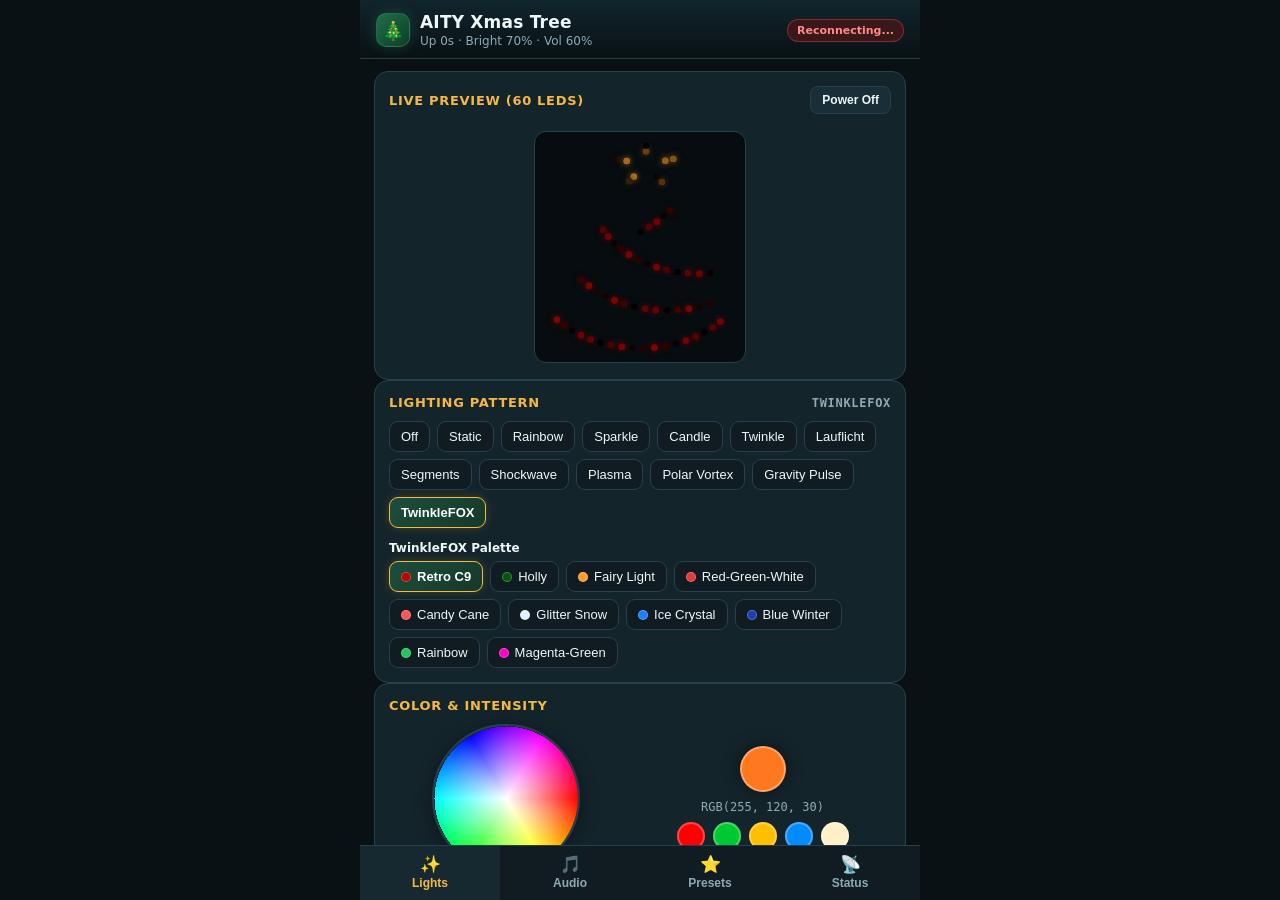
==== esp32c6-portal/web_ui/index.html @ 600e9f0a "Add ESP32-C6 zero-install Wi-Fi captive portal firmware" ====
<!DOCTYPE html>
<html lang="en">
<head>
<meta charset="UTF-8">
<meta name="viewport" content="width=device-width,initial-scale=1,maximum-scale=1,user-scalable=no">
<title>AITY Xmas Tree</title>
<style>
:root{
  --bg:#091114;--bg2:#101c21;--card:#14242b;--card2:#1a2e37;
  --border:#26414d;--text:#eef6f8;--muted:#8faab5;
  --gold:#f5b942;--red:#e5484d;--green:#30a46c;--accent:#38bdf8;
  --radius:14px;
}
*{box-sizing:border-box;-webkit-tap-highlight-color:transparent}
html,body{margin:0;padding:0;height:100%;background:var(--bg);color:var(--text);font-family:system-ui,-apple-system,Segoe UI,Roboto,sans-serif;font-size:15px}
body{display:flex;flex-direction:column;max-width:560px;margin:0 auto}
header{padding:12px 16px 10px;background:linear-gradient(180deg,#11252c 0%,var(--bg) 100%);border-bottom:1px solid var(--border);display:flex;align-items:center;justify-content:space-between;gap:10px}
.brand{display:flex;align-items:center;gap:10px}
.logo{width:34px;height:34px;border-radius:10px;background:linear-gradient(135deg,#1f6f4a,#0f3d28);border:1px solid #30a46c66;display:flex;align-items:center;justify-content:center;font-size:18px;box-shadow:0 0 14px #30a46c44}
h1{margin:0;font-size:17px;font-weight:700;letter-spacing:.2px}
.sub{font-size:12px;color:var(--muted);margin-top:2px}
.pill{font-size:11px;font-weight:600;padding:4px 9px;border-radius:999px;background:#163829;color:#5ce09a;border:1px solid #30a46c55;white-space:nowrap}
.pill.err{background:#3a1719;color:#ff8a8e;border-color:#e5484d66}
main{flex:1;overflow-y:auto;padding:12px 14px 18px;display:flex;flex-direction:column;gap:12px}
.card{background:var(--card);border:1px solid var(--border);border-radius:var(--radius);padding:14px;display:flex;flex-direction:column;gap:11px}
.card-title{font-size:13px;font-weight:700;text-transform:uppercase;letter-spacing:.7px;color:var(--gold);display:flex;align-items:center;justify-content:space-between}
.row{display:flex;align-items:center;justify-content:space-between;gap:8px}
.chips{display:flex;flex-wrap:wrap;gap:7px}
.chip{border:1px solid var(--border);background:var(--bg2);color:var(--text);border-radius:9px;padding:7px 11px;font-size:13px;font-weight:500;cursor:pointer;display:inline-flex;align-items:center;gap:6px;transition:transform .08s,background .12s,border-color .12s}
.chip:active{transform:scale(.96)}
.chip.sel{background:linear-gradient(135deg,#1d4e3b,#163829);border-color:var(--gold);color:#fff;font-weight:700;box-shadow:0 0 10px #f5b94233}
.dot{width:10px;height:10px;border-radius:50%;border:1px solid #ffffff44;flex-shrink:0}
.wheel-wrap{display:flex;align-items:center;justify-content:space-around;gap:12px;flex-wrap:wrap}
#color-wheel{border-radius:50%;border:2px solid var(--border);touch-action:none;cursor:crosshair;box-shadow:0 4px 18px #00000066}
.color-info{display:flex;flex-direction:column;align-items:center;gap:8px}
.preview-dot{width:46px;height:46px;border-radius:50%;border:2px solid #fff5;box-shadow:0 0 16px #0008}
.mono{font-family:ui-monospace,SFMono-Regular,Menlo,monospace;font-size:12px;color:var(--muted)}
.swatches{display:flex;gap:8px}
.swatch{width:28px;height:28px;border-radius:50%;border:2px solid #ffffff44;cursor:pointer;transition:transform .1s}
.swatch:active{transform:scale(.9)}
.slider-group{display:flex;flex-direction:column;gap:4px}
.slider-label{display:flex;justify-content:space-between;font-size:13px;color:var(--text)}
.slider-label span{font-weight:700;color:var(--gold)}
input[type=range]{width:100%;height:6px;accent-color:var(--gold);cursor:pointer}
.btn{background:linear-gradient(135deg,#d99b26,#f5b942);color:#111;border:none;border-radius:10px;padding:10px 14px;font-size:14px;font-weight:700;cursor:pointer;display:inline-flex;align-items:center;justify-content:center;gap:6px;transition:opacity .12s,transform .08s}
.btn:active{transform:scale(.97)}
.btn:disabled{opacity:.4;cursor:default}
.btn.sec{background:var(--card2);color:var(--text);border:1px solid var(--border)}
.btn.danger{background:#3a1719;color:#ff9b9f;border:1px solid #e5484d66}
.btn.sm{padding:6px 11px;font-size:12px;border-radius:8px}
input[type=text]{flex:1;min-width:0;padding:10px 12px;border-radius:10px;border:1px solid var(--border);background:var(--bg2);color:var(--text);font-size:14px;outline:none}
input[type=text]:focus{border-color:var(--gold)}
.preset-item{background:var(--bg2);border:1px solid var(--border);border-radius:11px;padding:10px 12px;display:flex;align-items:center;gap:10px}
.preset-meta{flex:1;min-width:0}
.preset-name{font-weight:700;font-size:14px;white-space:nowrap;overflow:hidden;text-overflow:ellipsis}
.preset-sub{font-size:12px;color:var(--muted);margin-top:2px}
.kv{display:grid;grid-template-columns:1fr auto;gap:8px 12px;font-size:13px}
.kv .k{color:var(--muted)}
.kv .v{font-weight:600;text-align:right}
.tree-box{display:flex;flex-direction:column;align-items:center;padding:6px 0 2px}
#tree-canvas{background:#060c0f;border:1px solid var(--border);border-radius:12px}
nav{display:grid;grid-template-columns:repeat(4,1fr);border-top:1px solid var(--border);background:var(--bg2);padding-bottom:env(safe-area-inset-bottom,0)}
nav button{border:none;background:transparent;color:var(--muted);padding:10px 4px;font-size:12px;font-weight:600;cursor:pointer;display:flex;flex-direction:column;align-items:center;gap:3px}
nav button.active{color:var(--gold);background:#162930}
nav button .ic{font-size:17px;line-height:1}
.hidden{display:none!important}
.toast{position:fixed;bottom:68px;left:50%;transform:translateX(-50%);background:#1c3b2f;color:#d6ffea;border:1px solid #30a46c;padding:8px 14px;border-radius:999px;font-size:13px;font-weight:600;opacity:0;pointer-events:none;transition:opacity .2s;z-index:20}
.toast.show{opacity:1}
</style>
</head>
<body>
<header>
  <div class="brand">
    <div class="logo" aria-hidden="true">&#127876;</div>
    <div>
      <h1>AITY Xmas Tree</h1>
      <div id="topbar-sub" class="sub">Connecting to tree...</div>
    </div>
  </div>
  <div id="conn-pill" class="pill">AP Ready</div>
</header>

<main>
  <!-- LIGHTS TAB -->
  <section id="tab-lights">
    <div class="card">
      <div class="card-title">
        <span>Live Preview (60 LEDs)</span>
        <button id="btn-power" class="btn sm sec" type="button">Power Off</button>
      </div>
      <div class="tree-box">
        <canvas id="tree-canvas" width="210" height="230" aria-label="Live Xmas Tree Preview"></canvas>
      </div>
    </div>

    <div class="card">
      <div class="card-title"><span>Lighting Pattern</span><span id="pattern-badge" class="mono">TwinkleFOX</span></div>
      <div id="pattern-chips" class="chips"></div>
      <div id="submode-wrap" class="hidden">
        <div id="submode-title" class="sub" style="margin-bottom:6px;font-weight:600;color:var(--text)">Sub-Mode</div>
        <div id="submode-chips" class="chips"></div>
      </div>
    </div>

    <div class="card">
      <div class="card-title"><span>Color &amp; Intensity</span></div>
      <div class="wheel-wrap">
        <canvas id="color-wheel" width="144" height="144" aria-label="RGB Color Wheel"></canvas>
        <div class="color-info">
          <div id="color-preview" class="preview-dot"></div>
          <div id="rgb-label" class="mono">RGB(255, 120, 30)</div>
          <div class="swatches">
            <div class="swatch" data-rgb="255,0,0" style="background:#ff0000" title="Red"></div>
            <div class="swatch" data-rgb="0,200,50" style="background:#00c832" title="Green"></div>
            <div class="swatch" data-rgb="255,190,0" style="background:#ffbe00" title="Gold"></div>
            <div class="swatch" data-rgb="0,140,255" style="background:#008cff" title="Ice Blue"></div>
            <div class="swatch" data-rgb="255,240,200" style="background:#fff0c8" title="Warm White"></div>
          </div>
        </div>
      </div>
      <div class="slider-group">
        <div class="slider-label">Brightness <span id="brightness-val">70%</span></div>
        <input id="slider-brightness" type="range" min="0" max="100" value="70">
      </div>
      <div class="slider-group">
        <div class="slider-label">Animation Speed <span id="speed-val">50%</span></div>
        <input id="slider-speed" type="range" min="1" max="100" value="50">
      </div>
    </div>
  </section>

  <!-- AUDIO TAB -->
  <section id="tab-audio" class="hidden">
    <div class="card">
      <div class="card-title"><span>Festive Melody Player</span><span id="audio-state-badge" class="mono">STOPPED</span></div>
      <div id="melody-chips" class="chips"></div>
      <div class="row">
        <button id="btn-play" class="btn" style="flex:1" type="button">&#9654; Play</button>
        <button id="btn-pause" class="btn sec" style="flex:1" type="button">&#10074;&#10074; Pause</button>
        <button id="btn-stop" class="btn sec" style="flex:1" type="button">&#9632; Stop</button>
      </div>
      <div class="slider-group">
        <div class="slider-label">Volume <span id="volume-val">60%</span></div>
        <input id="slider-volume" type="range" min="0" max="100" value="60">
      </div>
      <div class="slider-group">
        <div class="slider-label">Tempo <span id="tempo-val">100%</span></div>
        <input id="slider-tempo" type="range" min="50" max="200" value="100">
      </div>
    </div>

    <div class="card">
      <div class="card-title"><span>Speaker Tone Test</span><span class="mono">GPIO 0 / D0</span></div>
      <div class="chips">
        <button class="chip tone-btn" data-freq="523" type="button">C5 (523 Hz)</button>
        <button class="chip tone-btn" data-freq="659" type="button">E5 (659 Hz)</button>
        <button class="chip tone-btn" data-freq="784" type="button">G5 (784 Hz)</button>
        <button class="chip tone-btn" data-freq="1047" type="button">C6 (1047 Hz)</button>
      </div>
    </div>
  </section>

  <!-- PRESETS TAB -->
  <section id="tab-presets" class="hidden">
    <div class="card">
      <div class="card-title"><span>Save Current Configuration</span></div>
      <div class="row">
        <input id="preset-name" type="text" maxlength="32" placeholder="e.g. Christmas Eve">
        <button id="btn-save-preset" class="btn" type="button">Save</button>
      </div>
      <div class="sub">Stored directly on ESP32-C6 flash (NVS) — shared with all connected phones.</div>
    </div>
    <div class="card">
      <div class="card-title"><span>Saved Presets</span><span id="preset-count" class="mono">0</span></div>
      <div id="preset-list" style="display:flex;flex-direction:column;gap:8px"></div>
    </div>
  </section>

  <!-- STATUS TAB -->
  <section id="tab-status" class="hidden">
    <div class="card">
      <div class="card-title"><span>Tree Telemetry</span><button id="btn-refresh" class="btn sm sec" type="button">Refresh</button></div>
      <div class="kv">
        <div class="k">Wi-Fi Access Point</div><div id="st-ssid" class="v">AITY-Xmas-Tree</div>
        <div class="k">Portal Address</div><div id="st-ip" class="v">192.168.4.1</div>
        <div class="k">Connected Devices</div><div id="st-sta" class="v">1</div>
        <div class="k">Uptime</div><div id="st-uptime" class="v">0 s</div>
        <div class="k">Active Pattern</div><div id="st-pattern" class="v">-</div>
        <div class="k">Active Melody</div><div id="st-melody" class="v">-</div>
        <div class="k">Playback State</div><div id="st-playback" class="v">-</div>
        <div class="k">Brightness / Speed</div><div id="st-led" class="v">-</div>
        <div class="k">Volume / Tempo</div><div id="st-audio" class="v">-</div>
        <div class="k">Hardware Pins</div><div class="v">LED: D10 (GPIO18) · Audio: D0 (GPIO0)</div>
        <div class="k">System Health</div><div id="st-error" class="v">OK</div>
        <div class="k">Firmware</div><div id="st-fw" class="v">1.0.0</div>
      </div>
    </div>
  </section>
</main>

<nav>
  <button data-tab="lights" class="active" type="button"><span class="ic">&#10024;</span>Lights</button>
  <button data-tab="audio" type="button"><span class="ic">&#127925;</span>Audio</button>
  <button data-tab="presets" type="button"><span class="ic">&#11088;</span>Presets</button>
  <button data-tab="status" type="button"><span class="ic">&#128225;</span>Status</button>
</nav>

<div id="toast" class="toast" role="status"></div>

<script>
const PATTERNS=[
  "Off","Static","Rainbow","Sparkle","Candle","Twinkle",
  "Lauflicht","Segments","Shockwave","Plasma","Polar Vortex","Gravity Pulse","TwinkleFOX"
];
const PALETTES=[
  ["Retro C9","#b80400"],["Holly","#00580c"],["Fairy Light","#ff9d2a"],["Red-Green-White","#e53935"],
  ["Candy Cane","#ff5252"],["Glitter Snow","#e0f0ff"],["Ice Crystal","#1880ff"],["Blue Winter","#1e40af"],
  ["Rainbow","#22c55e"],["Magenta-Green","#ff00c8"]
];
const EPICENTERS=["Star","Stem","Tree Center","Base"];
const SEGMENTS=["Auto Cycle","Lower Bough","Middle Bough","Upper Bough","Stem","Star Inner","Star Outer"];
const MELODIES=["Silent","Jingle Bells","We Wish You","Silent Night","Deck the Halls"];
const PB_NAMES=["STOPPED","PLAYING","PAUSED"];

// 60-LED PCB coordinates (mm) for live mini preview
const LEDS=[
  [38.9,8.9],[37.1,7.0],[35.1,5.3],[33.0,3.8],[30.7,2.5],[28.3,1.5],[25.8,0.7],[23.2,0.2],[20.6,0.0],
  [18.0,0.0],[15.4,0.4],[12.8,1.0],[10.3,1.8],[8.0,2.9],[5.7,4.3],[3.6,5.8],[1.7,7.6],[0.0,9.6],
  [36.3,15.0],[33.9,14.0],[31.4,13.3],[28.8,12.9],[26.2,12.8],[23.5,12.9],[21.0,13.3],[18.4,14.0],
  [16.0,15.0],[13.7,16.1],[11.5,17.6],[9.4,19.2],[7.6,21.1],[5.9,23.1],
  [36.5,25.4],[33.9,25.2],[31.2,25.4],[28.7,25.8],[26.1,26.5],[23.7,27.4],[21.4,28.6],[19.2,30.0],
  [17.1,31.7],[15.3,33.5],[13.6,35.6],[12.2,37.8],[11.0,40.1],
  [19.9,39.3],[21.9,41.0],[23.8,42.8],[25.4,44.8],[27.0,46.6],
  [18.3,58.1],[17.2,56.5],[14.7,64.0],[16.6,63.4],[21.2,66.7],[21.2,68.6],[27.7,64.1],[25.8,63.5],[23.8,58.0],[25.0,56.3]
];

const st={
  pattern_id:12,palette_id:0,red:255,green:120,blue:30,brightness:70,speed:50,
  melody_id:0,playback_state:0,volume:60,tempo:100,
  uptime:0,sta_count:1,error_code:0,ssid:"AITY-Xmas-Tree",ip:"192.168.4.1",firmware:"1.0.0",
  presets:[]
};

let toastTimer=null,ledTimer=null,audioTimer=null,frame=0;
const $=id=>document.getElementById(id);

function showToast(msg){
  const t=$("toast");t.textContent=msg;t.classList.add("show");
  clearTimeout(toastTimer);toastTimer=setTimeout(()=>t.classList.remove("show"),1800);
}

async function api(path,body){
  const opts=body?{method:"POST",headers:{"Content-Type":"application/json"},body:JSON.stringify(body)}:{};
  const r=await fetch(path,opts);
  if(!r.ok)throw new Error("HTTP "+r.status);
  return r.json();
}

function applyStatus(d){
  if(!d||typeof d!=="object")return;
  ["pattern_id","palette_id","red","green","blue","brightness","speed",
   "melody_id","playback_state","volume","tempo","uptime","sta_count","error_code"].forEach(k=>{
    if(typeof d[k]==="number")st[k]=d[k];
  });
  if(d.ssid)st.ssid=d.ssid;
  if(d.ip)st.ip=d.ip;
  if(d.firmware)st.firmware=d.firmware;
  syncUI();
}

function sendLighting(immediate){
  const go=()=>api("/api/lighting",{
    pattern_id:st.pattern_id,palette_id:st.palette_id,
    red:st.red,green:st.green,blue:st.blue,
    brightness:st.brightness,speed:st.speed
  }).then(applyStatus).catch(()=>setConn(false));
  clearTimeout(ledTimer);
  if(immediate)go();else ledTimer=setTimeout(go,80);
}

function sendAudio(immediate,extra){
  const payload=Object.assign({
    melody_id:st.melody_id,playback_state:st.playback_state,
    volume:st.volume,tempo:st.tempo
  },extra||{});
  const go=()=>api("/api/audio",payload).then(applyStatus).catch(()=>setConn(false));
  clearTimeout(audioTimer);
  if(immediate)go();else audioTimer=setTimeout(go,80);
}

function setConn(ok){
  const p=$("conn-pill");
  p.textContent=ok?"AP Connected":"Reconnecting...";
  p.classList.toggle("err",!ok);
}

function syncUI(){
  setConn(true);
  $("topbar-sub").textContent=`Up ${st.uptime}s · Bright ${st.brightness}% · Vol ${st.volume}%`;
  $("pattern-badge").textContent=PATTERNS[st.pattern_id]||"Off";
  $("btn-power").textContent=st.pattern_id===0?"Turn On":"Power Off";
  $("color-preview").style.background=`rgb(${st.red},${st.green},${st.blue})`;
  $("rgb-label").textContent=`RGB(${st.red}, ${st.green}, ${st.blue})`;
  $("slider-brightness").value=st.brightness;
  $("brightness-val").textContent=st.brightness+"%";
  $("slider-speed").value=st.speed;
  $("speed-val").textContent=st.speed+"%";
  $("slider-volume").value=st.volume;
  $("volume-val").textContent=st.volume+"%";
  $("slider-tempo").value=st.tempo;
  $("tempo-val").textContent=st.tempo+"%";
  $("audio-state-badge").textContent=PB_NAMES[st.playback_state]||"STOPPED";
  $("btn-play").disabled=st.playback_state===1;
  $("btn-pause").disabled=st.playback_state!==1;
  $("btn-stop").disabled=st.playback_state===0;

  // Status tab
  $("st-ssid").textContent=st.ssid;
  $("st-ip").textContent=st.ip;
  $("st-sta").textContent=String(st.sta_count);
  $("st-uptime").textContent=st.uptime+" s";
  $("st-pattern").textContent=PATTERNS[st.pattern_id]||"-";
  $("st-melody").textContent=MELODIES[st.melody_id]||"-";
  $("st-playback").textContent=PB_NAMES[st.playback_state]||"-";
  $("st-led").textContent=`${st.brightness}% / ${st.speed}%`;
  $("st-audio").textContent=`${st.volume}% / ${st.tempo}%`;
  $("st-error").textContent=st.error_code===0?"OK":"Error 0x"+st.error_code.toString(16);
  $("st-fw").textContent=st.firmware;

  renderChips();
}

function renderChips(){
  const pw=$("pattern-chips");pw.innerHTML="";
  PATTERNS.forEach((name,i)=>{
    const b=document.createElement("button");
    b.type="button";b.className="chip"+(st.pattern_id===i?" sel":"");b.textContent=name;
    b.onclick=()=>{st.pattern_id=i;syncUI();sendLighting(true);};
    pw.appendChild(b);
  });

  const sw=$("submode-wrap"),sc=$("submode-chips"),stitle=$("submode-title");
  sc.innerHTML="";
  if(st.pattern_id===12){
    sw.classList.remove("hidden");stitle.textContent="TwinkleFOX Palette";
    PALETTES.forEach(([name,col],i)=>{
      const b=document.createElement("button");
      b.type="button";b.className="chip"+(st.palette_id===i?" sel":"");
      b.innerHTML=`<span class="dot" style="background:${col}"></span>${name}`;
      b.onclick=()=>{st.palette_id=i;syncUI();sendLighting(true);};
      sc.appendChild(b);
    });
  }else if(st.pattern_id===8){
    sw.classList.remove("hidden");stitle.textContent="Shockwave Epicenter";
    EPICENTERS.forEach((name,i)=>{
      const b=document.createElement("button");
      b.type="button";b.className="chip"+((st.palette_id%4)===i?" sel":"");b.textContent=name;
      b.onclick=()=>{st.palette_id=i;syncUI();sendLighting(true);};
      sc.appendChild(b);
    });
  }else if(st.pattern_id===7){
    sw.classList.remove("hidden");stitle.textContent="Tree Segment";
    SEGMENTS.forEach((name,i)=>{
      const b=document.createElement("button");
      b.type="button";b.className="chip"+(st.palette_id===i?" sel":"");b.textContent=name;
      b.onclick=()=>{st.palette_id=i;syncUI();sendLighting(true);};
      sc.appendChild(b);
    });
  }else{
    sw.classList.add("hidden");
  }

  const mw=$("melody-chips");mw.innerHTML="";
  MELODIES.forEach((name,i)=>{
    const b=document.createElement("button");
    b.type="button";b.className="chip"+(st.melody_id===i?" sel":"");b.textContent=name;
    b.onclick=()=>{
      st.melody_id=i;
      st.playback_state=i===0?0:1;
      syncUI();sendAudio(true);
    };
    mw.appendChild(b);
  });
}

function renderPresets(){
  $("preset-count").textContent=String(st.presets.length);
  const list=$("preset-list");list.innerHTML="";
  if(!st.presets.length){
    list.innerHTML='<div class="sub">No saved presets yet.</div>';return;
  }
  st.presets.forEach(p=>{
    const el=document.createElement("div");el.className="preset-item";
    const dot=document.createElement("div");
    dot.className="dot";dot.style.width="24px";dot.style.height="24px";
    dot.style.background=`rgb(${p.red},${p.green},${p.blue})`;
    const meta=document.createElement("div");meta.className="preset-meta";
    const nm=document.createElement("div");nm.className="preset-name";nm.textContent=p.name;
    const sb=document.createElement("div");sb.className="preset-sub";
    sb.textContent=`${PATTERNS[p.pattern_id]||"Off"} · ${MELODIES[p.melody_id]||"Silent"} · ${p.brightness}%`;
    meta.append(nm,sb);
    const ba=document.createElement("button");ba.type="button";ba.className="btn sm";ba.textContent="Apply";
    ba.onclick=()=>api("/api/presets/apply",{id:p.id}).then(d=>{applyStatus(d);showToast("Applied: "+p.name);});
    const bd=document.createElement("button");bd.type="button";bd.className="btn sm danger";bd.textContent="✕";
    bd.setAttribute("aria-label","Delete "+p.name);
    bd.onclick=()=>api("/api/presets/delete",{id:p.id}).then(d=>{st.presets=d;renderPresets();showToast("Deleted");});
    el.append(dot,meta,ba,bd);
    list.appendChild(el);
  });
}

// Color wheel drawing & interaction
function initColorWheel(){
  const cv=$("color-wheel"),ctx=cv.getContext("2d"),r=cv.width/2,img=ctx.createImageData(cv.width,cv.height);
  for(let y=0;y<cv.height;y++)for(let x=0;x<cv.width;x++){
    const dx=x-r,dy=y-r,d=Math.hypot(dx,dy);
    if(d<=r){
      let h=(Math.atan2(dy,dx)*180/Math.PI+360)%360,s=d/r;
      const [R,G,B]=hsv(h,s,1);
      const idx=(y*cv.width+x)*4;
      img.data[idx]=R;img.data[idx+1]=G;img.data[idx+2]=B;img.data[idx+3]=255;
    }
  }
  ctx.putImageData(img,0,0);
  let down=false;
  const pick=e=>{
    const rect=cv.getBoundingClientRect();
    const pt=e.touches?e.touches[0]:e;
    const dx=(pt.clientX-rect.left)*(cv.width/rect.width)-r;
    const dy=(pt.clientY-rect.top)*(cv.height/rect.height)-r;
    const d=Math.min(Math.hypot(dx,dy),r);
    const h=(Math.atan2(dy,dx)*180/Math.PI+360)%360;
    const [R,G,B]=hsv(h,d/r,1);
    st.red=R;st.green=G;st.blue=B;
    if(st.pattern_id===0)st.pattern_id=1;
    syncUI();sendLighting(false);
  };
  cv.addEventListener("pointerdown",e=>{down=true;cv.setPointerCapture(e.pointerId);pick(e);});
  cv.addEventListener("pointermove",e=>{if(down)pick(e);});
  cv.addEventListener("pointerup",()=>down=false);
}

function hsv(h,s,v){
  const c=v*s,x=c*(1-Math.abs((h/60)%2-1)),m=v-c;
  let r=0,g=0,b=0;
  if(h<60)[r,g,b]=[c,x,0];else if(h<120)[r,g,b]=[x,c,0];
  else if(h<180)[r,g,b]=[0,c,x];else if(h<240)[r,g,b]=[0,x,c];
  else if(h<300)[r,g,b]=[x,0,c];else[r,g,b]=[c,0,x];
  return[Math.round((r+m)*255),Math.round((g+m)*255),Math.round((b+m)*255)];
}

// Lightweight live 60-LED tree preview
function drawTree(){
  const cv=$("tree-canvas"),ctx=cv.getContext("2d");
  ctx.clearRect(0,0,cv.width,cv.height);
  frame++;
  const br=st.brightness/100,sp=st.speed,t=frame*(0.02+sp*0.0015);
  for(let i=0;i<LEDS.length;i++){
    const [lx,ly]=LEDS[i];
    const px=22+lx*4.2,py=216-ly*2.95;
    let r=0,g=0,b=0;
    if(st.pattern_id===1){r=st.red;g=st.green;b=st.blue;}
    else if(st.pattern_id===2){[r,g,b]=hsv(((i*6+frame*sp/4)%360),1,1);}
    else if(st.pattern_id===3){const k=((i*37+frame*Math.max(1,sp>>2))%19)<3?1:0.25;r=st.red*k;g=st.green*k;b=st.blue*k;}
    else if(st.pattern_id===4){const f=0.6+0.4*Math.sin(t*4+i*1.7);r=st.red;g=st.green*f;b=st.blue*0.25;}
    else if(st.pattern_id===5){const f=0.5+0.5*Math.sin(t*2.5+i*0.9);r=st.red*f;g=st.green*f;b=st.blue*f;}
    else if(st.pattern_id===6){const head=Math.floor(frame*sp/12)%60,d=(head-i+60)%60;if(d<8){const k=1/(1<<d);r=(st.red||0)*k;g=(st.green||220)*k;b=(st.blue||255)*k;}}
    else if(st.pattern_id===7){const seg=i<18?0:i<32?1:i<45?2:i<50?3:((i===50||i===53||i===54||i===57||i===58)?4:5);const act=st.palette_id?st.palette_id-1:Math.floor(t)%6;if(seg===act)[r,g,b]=hsv(seg*55,1,1);}
    else if(st.pattern_id===8){const rad=(t*16)%85,dist=Math.hypot(lx-20,ly-(st.palette_id===0?62:st.palette_id===1?43:st.palette_id===2?34:13));const k=Math.max(0,1-Math.abs(dist-rad)/10);[r,g,b]=[255*k,180*k,255*k];}
    else if(st.pattern_id===9){const h=((Math.sin(lx*0.1+t)+Math.sin(ly*0.1+t))*90+360)%360;[r,g,b]=hsv(h,1,1);}
    else if(st.pattern_id===10){const a=Math.atan2(ly-34,lx-20);const w=0.5+0.5*Math.sin(a*2-t*3+Math.hypot(lx-20,ly-34)*0.15);[r,g,b]=hsv((a*57+t*30+360)%360,1,w);}
    else if(st.pattern_id===11){const yf=69-(t*24)%80,dy=ly-yf;if(dy>=0&&dy<22)[r,g,b]=hsv((dy*10+i*4)%360,1,1-dy/22);}
    else if(st.pattern_id===12){const f=0.5+0.5*Math.sin(t*2+i*1.9);const col=i>=50?"#ff9d2a":PALETTES[st.palette_id%10][1];r=parseInt(col.slice(1,3),16)*f;g=parseInt(col.slice(3,5),16)*f;b=parseInt(col.slice(5,7),16)*f;}
    r=Math.round(r*br);g=Math.round(g*br);b=Math.round(b*br);
    ctx.beginPath();ctx.arc(px,py,3.2,0,Math.PI*2);
    ctx.fillStyle=`rgb(${r},${g},${b})`;ctx.fill();
    if(r+g+b>40){ctx.shadowBlur=6;ctx.shadowColor=`rgb(${r},${g},${b})`;ctx.fill();ctx.shadowBlur=0;}
  }
  requestAnimationFrame(drawTree);
}

// Event bindings
document.querySelectorAll("nav button").forEach(btn=>{
  btn.onclick=()=>{
    document.querySelectorAll("nav button").forEach(b=>b.classList.remove("active"));
    btn.classList.add("active");
    ["lights","audio","presets","status"].forEach(t=>$("tab-"+t).classList.toggle("hidden",t!==btn.dataset.tab));
    if(btn.dataset.tab==="presets")api("/api/presets").then(d=>{st.presets=d;renderPresets();}).catch(()=>{});
  };
});
document.querySelectorAll(".swatch").forEach(sw=>{
  sw.onclick=()=>{
    const [r,g,b]=sw.dataset.rgb.split(",").map(Number);
    st.red=r;st.green=g;st.blue=b;
    if(st.pattern_id===0)st.pattern_id=1;
    syncUI();sendLighting(true);
  };
});
$("btn-power").onclick=()=>{st.pattern_id=st.pattern_id===0?12:0;syncUI();sendLighting(true);};
$("slider-brightness").oninput=e=>{st.brightness=+e.target.value;syncUI();sendLighting(false);};
$("slider-speed").oninput=e=>{st.speed=+e.target.value;syncUI();sendLighting(false);};
$("btn-play").onclick=()=>{if(st.melody_id===0)st.melody_id=1;st.playback_state=1;syncUI();sendAudio(true);};
$("btn-pause").onclick=()=>{st.playback_state=2;syncUI();sendAudio(true);};
$("btn-stop").onclick=()=>{st.playback_state=0;syncUI();sendAudio(true);};
$("slider-volume").oninput=e=>{st.volume=+e.target.value;syncUI();sendAudio(false);};
$("slider-tempo").oninput=e=>{st.tempo=+e.target.value;syncUI();sendAudio(false);};
document.querySelectorAll(".tone-btn").forEach(b=>{
  b.onclick=()=>{sendAudio(true,{freq_hz:+b.dataset.freq,duration_ms:280});showToast("Tone "+b.dataset.freq+" Hz");};
});
$("btn-save-preset").onclick=()=>{
  const name=$("preset-name").value.trim();
  if(!name){showToast("Enter a preset name");return;}
  api("/api/presets",{
    name,pattern_id:st.pattern_id,palette_id:st.palette_id,
    red:st.red,green:st.green,blue:st.blue,brightness:st.brightness,speed:st.speed,
    melody_id:st.melody_id,volume:st.volume,tempo:st.tempo
  }).then(d=>{st.presets=d;$("preset-name").value="";renderPresets();showToast("Saved: "+name);})
    .catch(()=>showToast("Save failed"));
};
$("btn-refresh").onclick=()=>api("/api/status").then(applyStatus).catch(()=>setConn(false));

// Boot
initColorWheel();
syncUI();
drawTree();
api("/api/status").then(applyStatus).catch(()=>setConn(false));
api("/api/presets").then(d=>{st.presets=d;renderPresets();}).catch(()=>{});
setInterval(()=>api("/api/status").then(applyStatus).catch(()=>setConn(false)),2500);
</script>
</body>
</html>
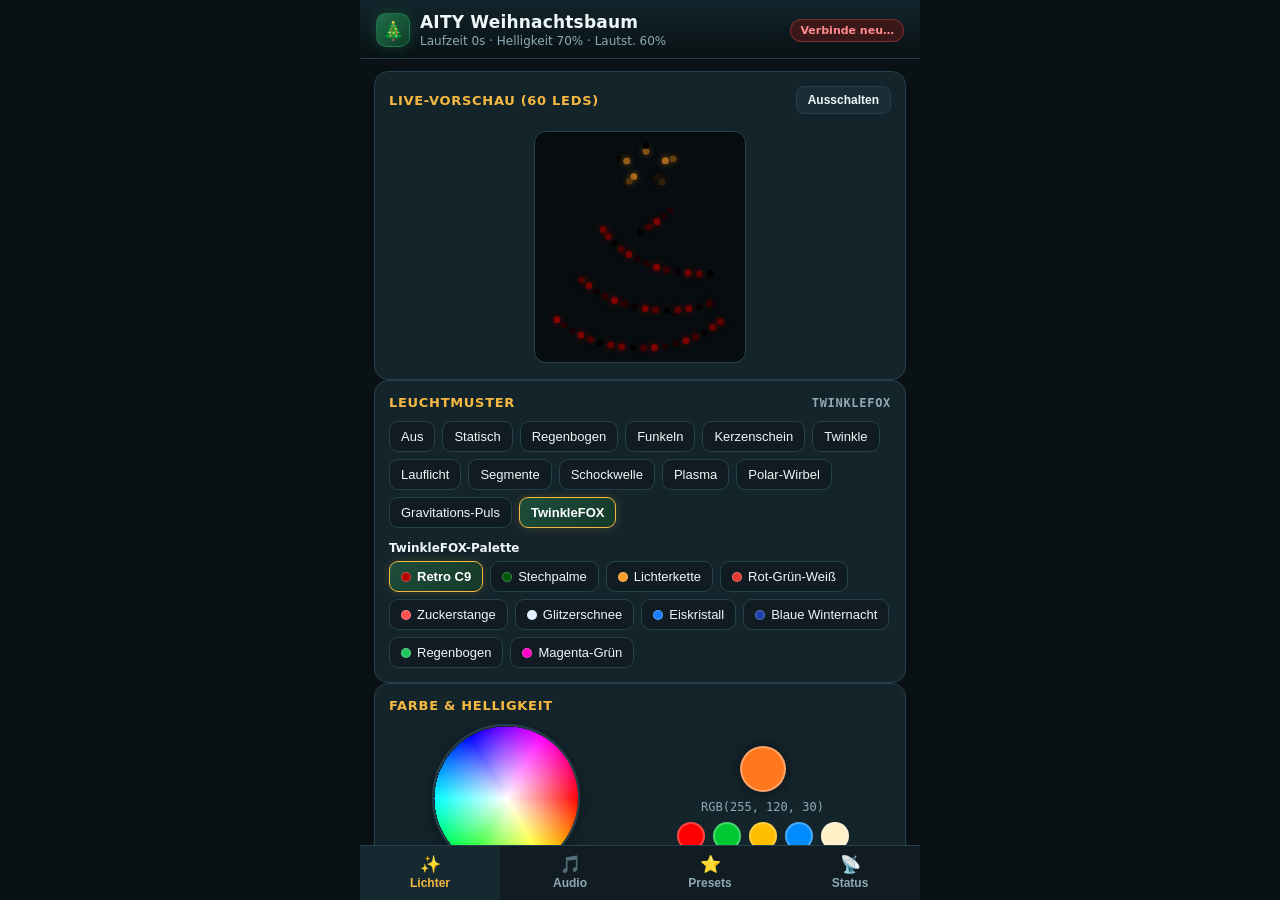
==== commit 88e6fd6a: "Projektweit auf Deutsch lokalisiert (Captive Portal, Simulator-UI, Presets, Doku)" ====
--- a/esp32c6-portal/web_ui/index.html
+++ b/esp32c6-portal/web_ui/index.html
@@ -1,9 +1,9 @@
 <!DOCTYPE html>
-<html lang="en">
+<html lang="de">
 <head>
 <meta charset="UTF-8">
 <meta name="viewport" content="width=device-width,initial-scale=1,maximum-scale=1,user-scalable=no">
-<title>AITY Xmas Tree</title>
+<title>AITY Weihnachtsbaum</title>
 <style>
 :root{
   --bg:#091114;--bg2:#101c21;--card:#14242b;--card2:#1a2e37;
@@ -73,57 +73,57 @@
   <div class="brand">
     <div class="logo" aria-hidden="true">&#127876;</div>
     <div>
-      <h1>AITY Xmas Tree</h1>
-      <div id="topbar-sub" class="sub">Connecting to tree...</div>
+      <h1>AITY Weihnachtsbaum</h1>
+      <div id="topbar-sub" class="sub">Verbinde mit Baum…</div>
     </div>
   </div>
-  <div id="conn-pill" class="pill">AP Ready</div>
+  <div id="conn-pill" class="pill">AP Bereit</div>
 </header>
 
 <main>
-  <!-- LIGHTS TAB -->
+  <!-- LICHTER TAB -->
   <section id="tab-lights">
     <div class="card">
       <div class="card-title">
-        <span>Live Preview (60 LEDs)</span>
-        <button id="btn-power" class="btn sm sec" type="button">Power Off</button>
+        <span>Live-Vorschau (60 LEDs)</span>
+        <button id="btn-power" class="btn sm sec" type="button">Ausschalten</button>
       </div>
       <div class="tree-box">
-        <canvas id="tree-canvas" width="210" height="230" aria-label="Live Xmas Tree Preview"></canvas>
-      </div>
-    </div>
-
-    <div class="card">
-      <div class="card-title"><span>Lighting Pattern</span><span id="pattern-badge" class="mono">TwinkleFOX</span></div>
+        <canvas id="tree-canvas" width="210" height="230" aria-label="Live-Vorschau Weihnachtsbaum"></canvas>
+      </div>
+    </div>
+
+    <div class="card">
+      <div class="card-title"><span>Leuchtmuster</span><span id="pattern-badge" class="mono">TwinkleFOX</span></div>
       <div id="pattern-chips" class="chips"></div>
       <div id="submode-wrap" class="hidden">
-        <div id="submode-title" class="sub" style="margin-bottom:6px;font-weight:600;color:var(--text)">Sub-Mode</div>
+        <div id="submode-title" class="sub" style="margin-bottom:6px;font-weight:600;color:var(--text)">Untermodus</div>
         <div id="submode-chips" class="chips"></div>
       </div>
     </div>
 
     <div class="card">
-      <div class="card-title"><span>Color &amp; Intensity</span></div>
+      <div class="card-title"><span>Farbe &amp; Helligkeit</span></div>
       <div class="wheel-wrap">
-        <canvas id="color-wheel" width="144" height="144" aria-label="RGB Color Wheel"></canvas>
+        <canvas id="color-wheel" width="144" height="144" aria-label="RGB-Farbkreis"></canvas>
         <div class="color-info">
           <div id="color-preview" class="preview-dot"></div>
           <div id="rgb-label" class="mono">RGB(255, 120, 30)</div>
           <div class="swatches">
-            <div class="swatch" data-rgb="255,0,0" style="background:#ff0000" title="Red"></div>
-            <div class="swatch" data-rgb="0,200,50" style="background:#00c832" title="Green"></div>
+            <div class="swatch" data-rgb="255,0,0" style="background:#ff0000" title="Rot"></div>
+            <div class="swatch" data-rgb="0,200,50" style="background:#00c832" title="Grün"></div>
             <div class="swatch" data-rgb="255,190,0" style="background:#ffbe00" title="Gold"></div>
-            <div class="swatch" data-rgb="0,140,255" style="background:#008cff" title="Ice Blue"></div>
-            <div class="swatch" data-rgb="255,240,200" style="background:#fff0c8" title="Warm White"></div>
+            <div class="swatch" data-rgb="0,140,255" style="background:#008cff" title="Eisblau"></div>
+            <div class="swatch" data-rgb="255,240,200" style="background:#fff0c8" title="Warmweiß"></div>
           </div>
         </div>
       </div>
       <div class="slider-group">
-        <div class="slider-label">Brightness <span id="brightness-val">70%</span></div>
+        <div class="slider-label">Helligkeit <span id="brightness-val">70%</span></div>
         <input id="slider-brightness" type="range" min="0" max="100" value="70">
       </div>
       <div class="slider-group">
-        <div class="slider-label">Animation Speed <span id="speed-val">50%</span></div>
+        <div class="slider-label">Animationsgeschwindigkeit <span id="speed-val">50%</span></div>
         <input id="slider-speed" type="range" min="1" max="100" value="50">
       </div>
     </div>
@@ -132,15 +132,15 @@
   <!-- AUDIO TAB -->
   <section id="tab-audio" class="hidden">
     <div class="card">
-      <div class="card-title"><span>Festive Melody Player</span><span id="audio-state-badge" class="mono">STOPPED</span></div>
+      <div class="card-title"><span>Festliche Melodien</span><span id="audio-state-badge" class="mono">GESTOPPT</span></div>
       <div id="melody-chips" class="chips"></div>
       <div class="row">
-        <button id="btn-play" class="btn" style="flex:1" type="button">&#9654; Play</button>
+        <button id="btn-play" class="btn" style="flex:1" type="button">&#9654; Abspielen</button>
         <button id="btn-pause" class="btn sec" style="flex:1" type="button">&#10074;&#10074; Pause</button>
-        <button id="btn-stop" class="btn sec" style="flex:1" type="button">&#9632; Stop</button>
+        <button id="btn-stop" class="btn sec" style="flex:1" type="button">&#9632; Stopp</button>
       </div>
       <div class="slider-group">
-        <div class="slider-label">Volume <span id="volume-val">60%</span></div>
+        <div class="slider-label">Lautstärke <span id="volume-val">60%</span></div>
         <input id="slider-volume" type="range" min="0" max="100" value="60">
       </div>
       <div class="slider-group">
@@ -150,7 +150,7 @@
     </div>
 
     <div class="card">
-      <div class="card-title"><span>Speaker Tone Test</span><span class="mono">GPIO 0 / D0</span></div>
+      <div class="card-title"><span>Lautsprecher-Test</span><span class="mono">GPIO 0 / D0</span></div>
       <div class="chips">
         <button class="chip tone-btn" data-freq="523" type="button">C5 (523 Hz)</button>
         <button class="chip tone-btn" data-freq="659" type="button">E5 (659 Hz)</button>
@@ -163,15 +163,15 @@
   <!-- PRESETS TAB -->
   <section id="tab-presets" class="hidden">
     <div class="card">
-      <div class="card-title"><span>Save Current Configuration</span></div>
+      <div class="card-title"><span>Aktuelle Einstellung speichern</span></div>
       <div class="row">
-        <input id="preset-name" type="text" maxlength="32" placeholder="e.g. Christmas Eve">
-        <button id="btn-save-preset" class="btn" type="button">Save</button>
-      </div>
-      <div class="sub">Stored directly on ESP32-C6 flash (NVS) — shared with all connected phones.</div>
-    </div>
-    <div class="card">
-      <div class="card-title"><span>Saved Presets</span><span id="preset-count" class="mono">0</span></div>
+        <input id="preset-name" type="text" maxlength="32" placeholder="z. B. Heiligabend">
+        <button id="btn-save-preset" class="btn" type="button">Speichern</button>
+      </div>
+      <div class="sub">Direkt im ESP32-C6 Flash (NVS) gespeichert — für alle verbundenen Geräte verfügbar.</div>
+    </div>
+    <div class="card">
+      <div class="card-title"><span>Gespeicherte Presets</span><span id="preset-count" class="mono">0</span></div>
       <div id="preset-list" style="display:flex;flex-direction:column;gap:8px"></div>
     </div>
   </section>
@@ -179,19 +179,19 @@
   <!-- STATUS TAB -->
   <section id="tab-status" class="hidden">
     <div class="card">
-      <div class="card-title"><span>Tree Telemetry</span><button id="btn-refresh" class="btn sm sec" type="button">Refresh</button></div>
+      <div class="card-title"><span>Baum-Telemetrie</span><button id="btn-refresh" class="btn sm sec" type="button">Aktualisieren</button></div>
       <div class="kv">
-        <div class="k">Wi-Fi Access Point</div><div id="st-ssid" class="v">AITY-Xmas-Tree</div>
-        <div class="k">Portal Address</div><div id="st-ip" class="v">192.168.4.1</div>
-        <div class="k">Connected Devices</div><div id="st-sta" class="v">1</div>
-        <div class="k">Uptime</div><div id="st-uptime" class="v">0 s</div>
-        <div class="k">Active Pattern</div><div id="st-pattern" class="v">-</div>
-        <div class="k">Active Melody</div><div id="st-melody" class="v">-</div>
-        <div class="k">Playback State</div><div id="st-playback" class="v">-</div>
-        <div class="k">Brightness / Speed</div><div id="st-led" class="v">-</div>
-        <div class="k">Volume / Tempo</div><div id="st-audio" class="v">-</div>
-        <div class="k">Hardware Pins</div><div class="v">LED: D10 (GPIO18) · Audio: D0 (GPIO0)</div>
-        <div class="k">System Health</div><div id="st-error" class="v">OK</div>
+        <div class="k">WLAN-Access-Point</div><div id="st-ssid" class="v">AITY-Xmas-Tree</div>
+        <div class="k">Portal-Adresse</div><div id="st-ip" class="v">192.168.4.1</div>
+        <div class="k">Verbundene Geräte</div><div id="st-sta" class="v">1</div>
+        <div class="k">Laufzeit</div><div id="st-uptime" class="v">0 s</div>
+        <div class="k">Aktives Muster</div><div id="st-pattern" class="v">-</div>
+        <div class="k">Aktive Melodie</div><div id="st-melody" class="v">-</div>
+        <div class="k">Wiedergabe-Status</div><div id="st-playback" class="v">-</div>
+        <div class="k">Helligkeit / Tempo</div><div id="st-led" class="v">-</div>
+        <div class="k">Lautstärke / Tempo</div><div id="st-audio" class="v">-</div>
+        <div class="k">Hardware-Pins</div><div class="v">LED: D10 (GPIO18) · Audio: D0 (GPIO0)</div>
+        <div class="k">Systemzustand</div><div id="st-error" class="v">OK</div>
         <div class="k">Firmware</div><div id="st-fw" class="v">1.0.0</div>
       </div>
     </div>
@@ -199,7 +199,7 @@
 </main>
 
 <nav>
-  <button data-tab="lights" class="active" type="button"><span class="ic">&#10024;</span>Lights</button>
+  <button data-tab="lights" class="active" type="button"><span class="ic">&#10024;</span>Lichter</button>
   <button data-tab="audio" type="button"><span class="ic">&#127925;</span>Audio</button>
   <button data-tab="presets" type="button"><span class="ic">&#11088;</span>Presets</button>
   <button data-tab="status" type="button"><span class="ic">&#128225;</span>Status</button>
@@ -209,20 +209,19 @@
 
 <script>
 const PATTERNS=[
-  "Off","Static","Rainbow","Sparkle","Candle","Twinkle",
-  "Lauflicht","Segments","Shockwave","Plasma","Polar Vortex","Gravity Pulse","TwinkleFOX"
+  "Aus","Statisch","Regenbogen","Funkeln","Kerzenschein","Twinkle",
+  "Lauflicht","Segmente","Schockwelle","Plasma","Polar-Wirbel","Gravitations-Puls","TwinkleFOX"
 ];
 const PALETTES=[
-  ["Retro C9","#b80400"],["Holly","#00580c"],["Fairy Light","#ff9d2a"],["Red-Green-White","#e53935"],
-  ["Candy Cane","#ff5252"],["Glitter Snow","#e0f0ff"],["Ice Crystal","#1880ff"],["Blue Winter","#1e40af"],
-  ["Rainbow","#22c55e"],["Magenta-Green","#ff00c8"]
+  ["Retro C9","#b80400"],["Stechpalme","#00580c"],["Lichterkette","#ff9d2a"],["Rot-Grün-Weiß","#e53935"],
+  ["Zuckerstange","#ff5252"],["Glitzerschnee","#e0f0ff"],["Eiskristall","#1880ff"],["Blaue Winternacht","#1e40af"],
+  ["Regenbogen","#22c55e"],["Magenta-Grün","#ff00c8"]
 ];
-const EPICENTERS=["Star","Stem","Tree Center","Base"];
-const SEGMENTS=["Auto Cycle","Lower Bough","Middle Bough","Upper Bough","Stem","Star Inner","Star Outer"];
-const MELODIES=["Silent","Jingle Bells","We Wish You","Silent Night","Deck the Halls"];
-const PB_NAMES=["STOPPED","PLAYING","PAUSED"];
-
-// 60-LED PCB coordinates (mm) for live mini preview
+const EPICENTERS=["Stern","Stiel","Baummitte","Basis"];
+const SEGMENTS=["Auto-Zyklus","Zweig Unten","Zweig Mitte","Zweig Oben","Stiel","Stern Innen","Stern Außen"];
+const MELODIES=["Stille","Jingle Bells","We Wish You","Stille Nacht","Deck the Halls"];
+const PB_NAMES=["GESTOPPT","SPIELT","PAUSIERT"];
+
 const LEDS=[
   [38.9,8.9],[37.1,7.0],[35.1,5.3],[33.0,3.8],[30.7,2.5],[28.3,1.5],[25.8,0.7],[23.2,0.2],[20.6,0.0],
   [18.0,0.0],[15.4,0.4],[12.8,1.0],[10.3,1.8],[8.0,2.9],[5.7,4.3],[3.6,5.8],[1.7,7.6],[0.0,9.6],
@@ -290,15 +289,15 @@
 
 function setConn(ok){
   const p=$("conn-pill");
-  p.textContent=ok?"AP Connected":"Reconnecting...";
+  p.textContent=ok?"AP Verbunden":"Verbinde neu…";
   p.classList.toggle("err",!ok);
 }
 
 function syncUI(){
   setConn(true);
-  $("topbar-sub").textContent=`Up ${st.uptime}s · Bright ${st.brightness}% · Vol ${st.volume}%`;
-  $("pattern-badge").textContent=PATTERNS[st.pattern_id]||"Off";
-  $("btn-power").textContent=st.pattern_id===0?"Turn On":"Power Off";
+  $("topbar-sub").textContent=`Laufzeit ${st.uptime}s · Helligkeit ${st.brightness}% · Lautst. ${st.volume}%`;
+  $("pattern-badge").textContent=PATTERNS[st.pattern_id]||"Aus";
+  $("btn-power").textContent=st.pattern_id===0?"Einschalten":"Ausschalten";
   $("color-preview").style.background=`rgb(${st.red},${st.green},${st.blue})`;
   $("rgb-label").textContent=`RGB(${st.red}, ${st.green}, ${st.blue})`;
   $("slider-brightness").value=st.brightness;
@@ -309,12 +308,11 @@
   $("volume-val").textContent=st.volume+"%";
   $("slider-tempo").value=st.tempo;
   $("tempo-val").textContent=st.tempo+"%";
-  $("audio-state-badge").textContent=PB_NAMES[st.playback_state]||"STOPPED";
+  $("audio-state-badge").textContent=PB_NAMES[st.playback_state]||"GESTOPPT";
   $("btn-play").disabled=st.playback_state===1;
   $("btn-pause").disabled=st.playback_state!==1;
   $("btn-stop").disabled=st.playback_state===0;
 
-  // Status tab
   $("st-ssid").textContent=st.ssid;
   $("st-ip").textContent=st.ip;
   $("st-sta").textContent=String(st.sta_count);
@@ -324,7 +322,7 @@
   $("st-playback").textContent=PB_NAMES[st.playback_state]||"-";
   $("st-led").textContent=`${st.brightness}% / ${st.speed}%`;
   $("st-audio").textContent=`${st.volume}% / ${st.tempo}%`;
-  $("st-error").textContent=st.error_code===0?"OK":"Error 0x"+st.error_code.toString(16);
+  $("st-error").textContent=st.error_code===0?"OK":"Fehler 0x"+st.error_code.toString(16);
   $("st-fw").textContent=st.firmware;
 
   renderChips();
@@ -342,7 +340,7 @@
   const sw=$("submode-wrap"),sc=$("submode-chips"),stitle=$("submode-title");
   sc.innerHTML="";
   if(st.pattern_id===12){
-    sw.classList.remove("hidden");stitle.textContent="TwinkleFOX Palette";
+    sw.classList.remove("hidden");stitle.textContent="TwinkleFOX-Palette";
     PALETTES.forEach(([name,col],i)=>{
       const b=document.createElement("button");
       b.type="button";b.className="chip"+(st.palette_id===i?" sel":"");
@@ -351,7 +349,7 @@
       sc.appendChild(b);
     });
   }else if(st.pattern_id===8){
-    sw.classList.remove("hidden");stitle.textContent="Shockwave Epicenter";
+    sw.classList.remove("hidden");stitle.textContent="Schockwellen-Zentrum";
     EPICENTERS.forEach((name,i)=>{
       const b=document.createElement("button");
       b.type="button";b.className="chip"+((st.palette_id%4)===i?" sel":"");b.textContent=name;
@@ -359,7 +357,7 @@
       sc.appendChild(b);
     });
   }else if(st.pattern_id===7){
-    sw.classList.remove("hidden");stitle.textContent="Tree Segment";
+    sw.classList.remove("hidden");stitle.textContent="Baum-Segment";
     SEGMENTS.forEach((name,i)=>{
       const b=document.createElement("button");
       b.type="button";b.className="chip"+(st.palette_id===i?" sel":"");b.textContent=name;
@@ -387,7 +385,7 @@
   $("preset-count").textContent=String(st.presets.length);
   const list=$("preset-list");list.innerHTML="";
   if(!st.presets.length){
-    list.innerHTML='<div class="sub">No saved presets yet.</div>';return;
+    list.innerHTML='<div class="sub">Noch keine Presets gespeichert.</div>';return;
   }
   st.presets.forEach(p=>{
     const el=document.createElement("div");el.className="preset-item";
@@ -397,19 +395,18 @@
     const meta=document.createElement("div");meta.className="preset-meta";
     const nm=document.createElement("div");nm.className="preset-name";nm.textContent=p.name;
     const sb=document.createElement("div");sb.className="preset-sub";
-    sb.textContent=`${PATTERNS[p.pattern_id]||"Off"} · ${MELODIES[p.melody_id]||"Silent"} · ${p.brightness}%`;
+    sb.textContent=`${PATTERNS[p.pattern_id]||"Aus"} · ${MELODIES[p.melody_id]||"Stille"} · ${p.brightness}%`;
     meta.append(nm,sb);
-    const ba=document.createElement("button");ba.type="button";ba.className="btn sm";ba.textContent="Apply";
-    ba.onclick=()=>api("/api/presets/apply",{id:p.id}).then(d=>{applyStatus(d);showToast("Applied: "+p.name);});
+    const ba=document.createElement("button");ba.type="button";ba.className="btn sm";ba.textContent="Anwenden";
+    ba.onclick=()=>api("/api/presets/apply",{id:p.id}).then(d=>{applyStatus(d);showToast("Aktiviert: "+p.name);});
     const bd=document.createElement("button");bd.type="button";bd.className="btn sm danger";bd.textContent="✕";
-    bd.setAttribute("aria-label","Delete "+p.name);
-    bd.onclick=()=>api("/api/presets/delete",{id:p.id}).then(d=>{st.presets=d;renderPresets();showToast("Deleted");});
+    bd.setAttribute("aria-label","Löschen "+p.name);
+    bd.onclick=()=>api("/api/presets/delete",{id:p.id}).then(d=>{st.presets=d;renderPresets();showToast("Gelöscht");});
     el.append(dot,meta,ba,bd);
     list.appendChild(el);
   });
 }
 
-// Color wheel drawing & interaction
 function initColorWheel(){
   const cv=$("color-wheel"),ctx=cv.getContext("2d"),r=cv.width/2,img=ctx.createImageData(cv.width,cv.height);
   for(let y=0;y<cv.height;y++)for(let x=0;x<cv.width;x++){
@@ -449,7 +446,6 @@
   return[Math.round((r+m)*255),Math.round((g+m)*255),Math.round((b+m)*255)];
 }
 
-// Lightweight live 60-LED tree preview
 function drawTree(){
   const cv=$("tree-canvas"),ctx=cv.getContext("2d");
   ctx.clearRect(0,0,cv.width,cv.height);
@@ -479,7 +475,6 @@
   requestAnimationFrame(drawTree);
 }
 
-// Event bindings
 document.querySelectorAll("nav button").forEach(btn=>{
   btn.onclick=()=>{
     document.querySelectorAll("nav button").forEach(b=>b.classList.remove("active"));
@@ -505,21 +500,20 @@
 $("slider-volume").oninput=e=>{st.volume=+e.target.value;syncUI();sendAudio(false);};
 $("slider-tempo").oninput=e=>{st.tempo=+e.target.value;syncUI();sendAudio(false);};
 document.querySelectorAll(".tone-btn").forEach(b=>{
-  b.onclick=()=>{sendAudio(true,{freq_hz:+b.dataset.freq,duration_ms:280});showToast("Tone "+b.dataset.freq+" Hz");};
+  b.onclick=()=>{sendAudio(true,{freq_hz:+b.dataset.freq,duration_ms:280});showToast("Ton "+b.dataset.freq+" Hz");};
 });
 $("btn-save-preset").onclick=()=>{
   const name=$("preset-name").value.trim();
-  if(!name){showToast("Enter a preset name");return;}
+  if(!name){showToast("Bitte Preset-Namen eingeben");return;}
   api("/api/presets",{
     name,pattern_id:st.pattern_id,palette_id:st.palette_id,
     red:st.red,green:st.green,blue:st.blue,brightness:st.brightness,speed:st.speed,
     melody_id:st.melody_id,volume:st.volume,tempo:st.tempo
-  }).then(d=>{st.presets=d;$("preset-name").value="";renderPresets();showToast("Saved: "+name);})
-    .catch(()=>showToast("Save failed"));
+  }).then(d=>{st.presets=d;$("preset-name").value="";renderPresets();showToast("Gespeichert: "+name);})
+    .catch(()=>showToast("Speichern fehlgeschlagen"));
 };
 $("btn-refresh").onclick=()=>api("/api/status").then(applyStatus).catch(()=>setConn(false));
 
-// Boot
 initColorWheel();
 syncUI();
 drawTree();
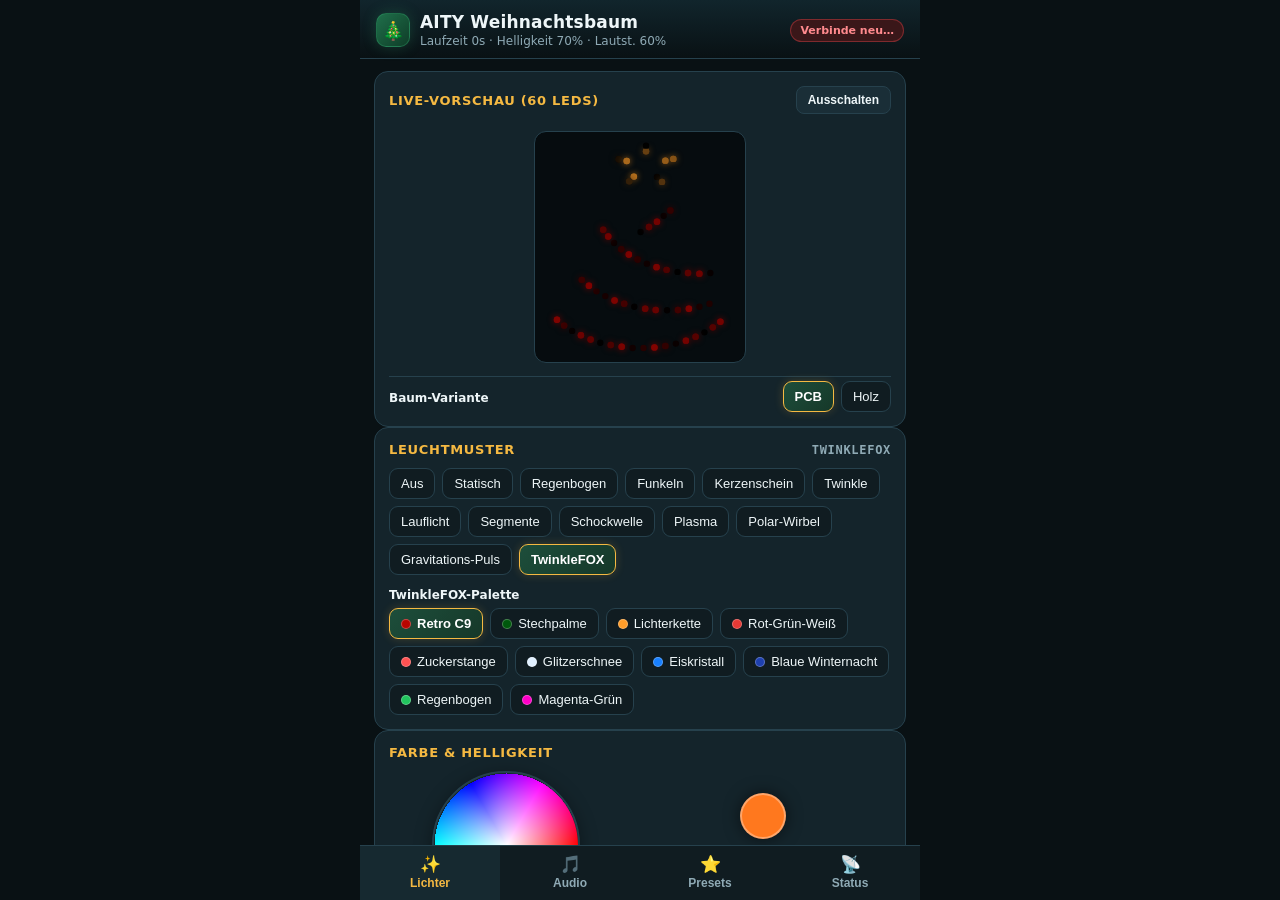
==== commit 62193f77: "Add PCB and Holz tree variants (Holz reverses segment 1)" ====
--- a/esp32c6-portal/web_ui/index.html
+++ b/esp32c6-portal/web_ui/index.html
@@ -91,6 +91,13 @@
       <div class="tree-box">
         <canvas id="tree-canvas" width="210" height="230" aria-label="Live-Vorschau Weihnachtsbaum"></canvas>
       </div>
+      <div class="row" style="padding-top:4px;border-top:1px solid var(--border)">
+        <span class="sub" style="font-weight:600;color:var(--text)">Baum-Variante</span>
+        <div id="tree-type-chips" class="chips">
+          <button class="chip sel" data-tree-type="PCB" type="button">PCB</button>
+          <button class="chip" data-tree-type="Holz" type="button">Holz</button>
+        </div>
+      </div>
     </div>
 
     <div class="card">
@@ -190,6 +197,7 @@
         <div class="k">Wiedergabe-Status</div><div id="st-playback" class="v">-</div>
         <div class="k">Helligkeit / Tempo</div><div id="st-led" class="v">-</div>
         <div class="k">Lautstärke / Tempo</div><div id="st-audio" class="v">-</div>
+        <div class="k">Baum-Variante</div><div id="st-tree-type" class="v">PCB</div>
         <div class="k">Hardware-Pins</div><div class="v">LED: D10 (GPIO18) · Audio: D0 (GPIO0)</div>
         <div class="k">Systemzustand</div><div id="st-error" class="v">OK</div>
         <div class="k">Firmware</div><div id="st-fw" class="v">1.0.0</div>
@@ -234,7 +242,7 @@
 ];
 
 const st={
-  pattern_id:12,palette_id:0,red:255,green:120,blue:30,brightness:70,speed:50,
+  pattern_id:12,palette_id:0,red:255,green:120,blue:30,brightness:70,speed:50,tree_type:"PCB",
   melody_id:0,playback_state:0,volume:60,tempo:100,
   uptime:0,sta_count:1,error_code:0,ssid:"AITY-Xmas-Tree",ip:"192.168.4.1",firmware:"1.0.0",
   presets:[]
@@ -261,6 +269,9 @@
    "melody_id","playback_state","volume","tempo","uptime","sta_count","error_code"].forEach(k=>{
     if(typeof d[k]==="number")st[k]=d[k];
   });
+  if(d.tree_type==="Holz"||d.tree_type==="PCB")st.tree_type=d.tree_type;
+  else if(d.tree_type===1)st.tree_type="Holz";
+  else if(d.tree_type===0)st.tree_type="PCB";
   if(d.ssid)st.ssid=d.ssid;
   if(d.ip)st.ip=d.ip;
   if(d.firmware)st.firmware=d.firmware;
@@ -271,7 +282,7 @@
   const go=()=>api("/api/lighting",{
     pattern_id:st.pattern_id,palette_id:st.palette_id,
     red:st.red,green:st.green,blue:st.blue,
-    brightness:st.brightness,speed:st.speed
+    brightness:st.brightness,speed:st.speed,tree_type:st.tree_type
   }).then(applyStatus).catch(()=>setConn(false));
   clearTimeout(ledTimer);
   if(immediate)go();else ledTimer=setTimeout(go,80);
@@ -298,6 +309,8 @@
   $("topbar-sub").textContent=`Laufzeit ${st.uptime}s · Helligkeit ${st.brightness}% · Lautst. ${st.volume}%`;
   $("pattern-badge").textContent=PATTERNS[st.pattern_id]||"Aus";
   $("btn-power").textContent=st.pattern_id===0?"Einschalten":"Ausschalten";
+  document.querySelectorAll("#tree-type-chips .chip").forEach(c=>c.classList.toggle("sel",c.dataset.treeType===st.tree_type));
+  $("st-tree-type").textContent=st.tree_type==="Holz"?"Holz (Zweig Mitte rückwärts)":"PCB (Standard)";
   $("color-preview").style.background=`rgb(${st.red},${st.green},${st.blue})`;
   $("rgb-label").textContent=`RGB(${st.red}, ${st.green}, ${st.blue})`;
   $("slider-brightness").value=st.brightness;
@@ -492,6 +505,9 @@
   };
 });
 $("btn-power").onclick=()=>{st.pattern_id=st.pattern_id===0?12:0;syncUI();sendLighting(true);};
+document.querySelectorAll("#tree-type-chips .chip").forEach(c=>{
+  c.onclick=()=>{st.tree_type=c.dataset.treeType;syncUI();sendLighting(true);showToast("Baum-Variante: "+st.tree_type);};
+});
 $("slider-brightness").oninput=e=>{st.brightness=+e.target.value;syncUI();sendLighting(false);};
 $("slider-speed").oninput=e=>{st.speed=+e.target.value;syncUI();sendLighting(false);};
 $("btn-play").onclick=()=>{if(st.melody_id===0)st.melody_id=1;st.playback_state=1;syncUI();sendAudio(true);};
